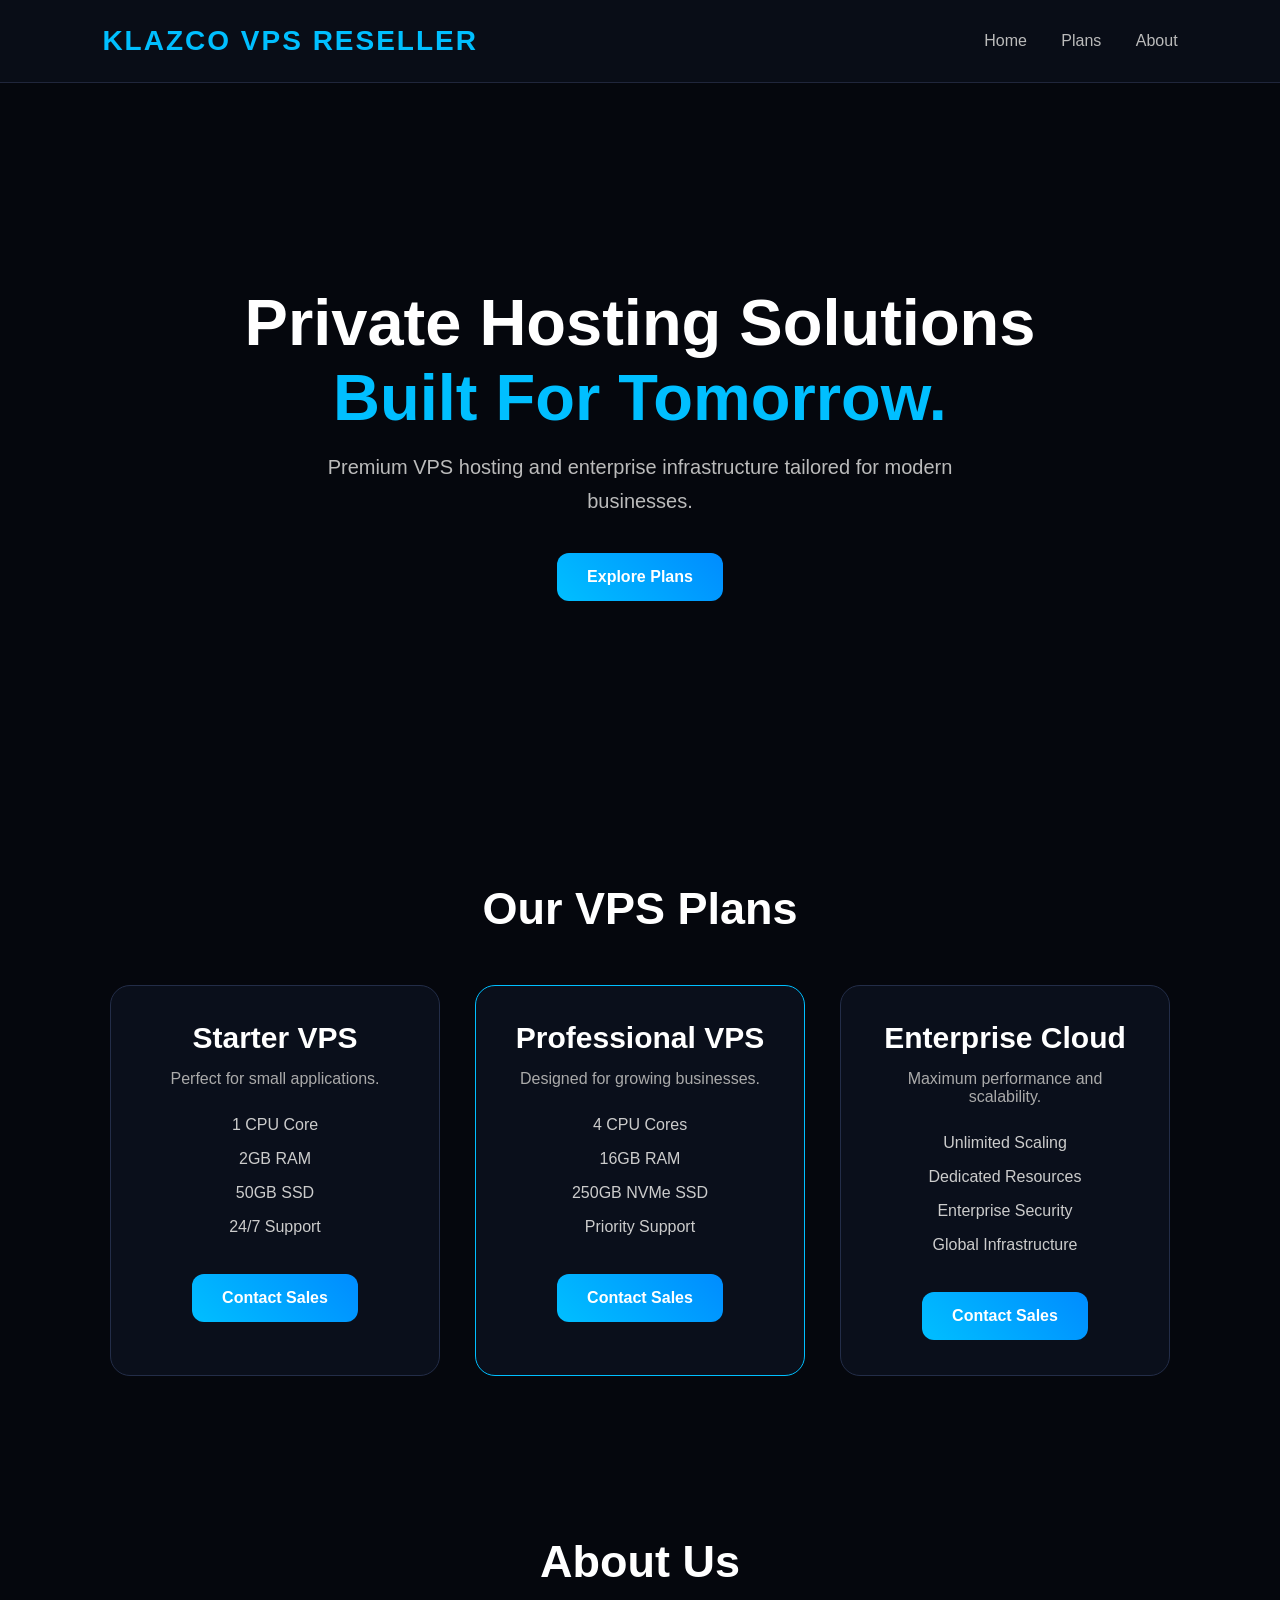
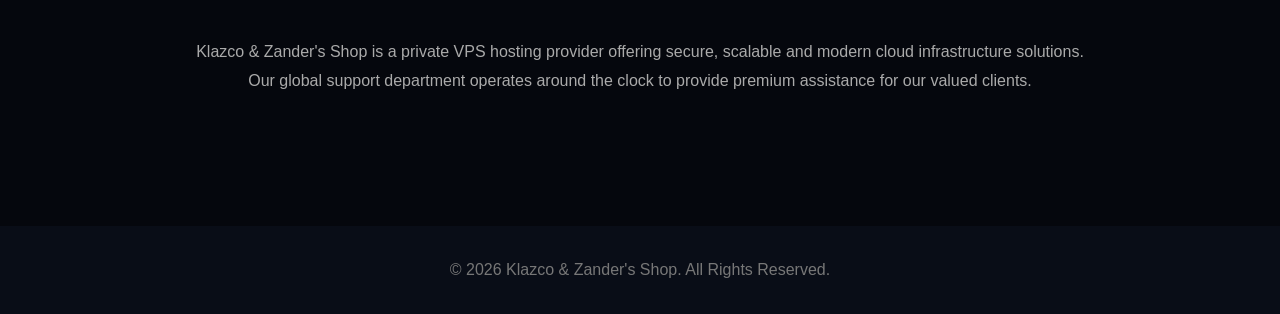
==== index.html @ ca598a69 "Update index.html" ====
<!DOCTYPE html>
<html lang="en">

<head>

<meta charset="UTF-8">
<meta name="viewport" content="width=device-width, initial-scale=1.0">

<title>Klazco VPS</title>

<link rel="stylesheet" href="style.css">

</head>


<body>

<header>

<div class="logo">
KLAZCO VPS RESELLER
</div>


<nav>

<a href="#home">Home</a>
<a href="#plans">Plans</a>
<a href="#about">About</a>

</nav>

</header>



<section class="hero" id="home">

<h1>

Private Hosting Solutions

<span>Built For Tomorrow.</span>

</h1>


<p>

Premium VPS hosting and enterprise infrastructure
tailored for modern businesses.

</p>


<a href="#plans" class="button">

Explore Plans

</a>


</section>



<section id="plans">

<h2>Our VPS Plans</h2>

<div class="cards">


<div class="card">

<h3>Starter VPS</h3>

<p>Perfect for small applications.</p>

<ul>
<li>1 CPU Core</li>
<li>2GB RAM</li>
<li>50GB SSD</li>
<li>24/7 Support</li>
</ul>

<a href="sales.html" class="button">

Contact Sales

</a>

</div>




<div class="card featured">

<h3>Professional VPS</h3>

<p>Designed for growing businesses.</p>

<ul>
<li>4 CPU Cores</li>
<li>16GB RAM</li>
<li>250GB NVMe SSD</li>
<li>Priority Support</li>
</ul>

<a href="sales.html" class="button">

Contact Sales

</a>

</div>




<div class="card">

<h3>Enterprise Cloud</h3>

<p>Maximum performance and scalability.</p>

<ul>
<li>Unlimited Scaling</li>
<li>Dedicated Resources</li>
<li>Enterprise Security</li>
<li>Global Infrastructure</li>
</ul>

<a href="sales.html" class="button">

Contact Sales

</a>

</div>


</div>


</section>




<section id="about">

<h2>About Us</h2>

<p>

Klazco & Zander's Shop is a private VPS hosting
provider offering secure, scalable and modern
cloud infrastructure solutions.

Our global support department operates around
the clock to provide premium assistance for
our valued clients.

</p>

</section>



<footer>

<p>

© 2026 Klazco & Zander's Shop.
All Rights Reserved.

</p>

</footer>

  <!--Start of Tawk.to Script-->
<script type="text/javascript">
var Tawk_API=Tawk_API||{}, Tawk_LoadStart=new Date();
(function(){
var s1=document.createElement("script"),s0=document.getElementsByTagName("script")[0];
s1.async=true;
s1.src='https://embed.tawk.to/6a5b9bcdaa83a11d48ca47cb/1jtqth872';
s1.charset='UTF-8';
s1.setAttribute('crossorigin','*');
s0.parentNode.insertBefore(s1,s0);
})();
</script>
<!--End of Tawk.to Script-->

</body>

</html>
---- style.css ----
*{

margin:0;
padding:0;
box-sizing:border-box;

font-family:Segoe UI, sans-serif;

}


body{

background:#05070d;
color:white;

}


header{

display:flex;
justify-content:space-between;
align-items:center;

padding:25px 8%;

background:#090d17;

border-bottom:1px solid #20263b;

}


.logo{

font-size:28px;
font-weight:bold;

color:#00bfff;

letter-spacing:2px;

}


nav a{

margin-left:30px;

text-decoration:none;

color:#bbbbbb;

transition:0.3s;

}


nav a:hover{

color:white;

}


.hero{

height:80vh;

display:flex;
flex-direction:column;
justify-content:center;
align-items:center;

text-align:center;

padding:20px;

}


.hero h1{

font-size:65px;

margin-bottom:15px;

}


.hero span{

display:block;

color:#00bfff;

}


.hero p{

color:#bbbbbb;

font-size:20px;

max-width:700px;

line-height:1.7;

margin-bottom:35px;

}


.button{

display:inline-block;

padding:15px 30px;

background:linear-gradient(
45deg,
#00bfff,
#008cff
);

border-radius:12px;

text-decoration:none;

color:white;

font-weight:bold;

transition:0.3s;

}


.button:hover{

transform:translateY(-4px);

box-shadow:0 0 20px #00bfff;

}


section{

padding:80px 8%;

}


h2{

text-align:center;

font-size:45px;

margin-bottom:50px;

}


.cards{

display:flex;
justify-content:center;
gap:35px;
flex-wrap:wrap;

}


.card{

width:330px;

padding:35px;

border-radius:20px;

background:#0a0f1b;

border:1px solid #232d48;

text-align:center;

transition:0.3s;

}


.card:hover{

transform:translateY(-10px);

box-shadow:0 0 25px rgba(0,191,255,0.3);

}


.featured{

border:1px solid #00bfff;

}


.card h3{

font-size:30px;

margin-bottom:15px;

}


.card p{

color:#aaaaaa;

margin-bottom:20px;

}


.card ul{

list-style:none;

margin-bottom:30px;

}


.card li{

padding:8px;

color:#cccccc;

}


#about{

text-align:center;

}


#about p{

max-width:900px;

margin:auto;

line-height:1.8;

color:#aaaaaa;

}


footer{

padding:35px;

text-align:center;

background:#090d17;

color:#777777;

margin-top:50px;

}



/* SALES PAGE */


.sales-container{

max-width:700px;

margin:auto;

padding:80px 30px;

text-align:center;

}


.sales-container h1{

font-size:50px;

margin-bottom:20px;

}


.sales-container p{

color:#bbbbbb;

margin-bottom:35px;

line-height:1.7;

}


form{

display:flex;
flex-direction:column;
gap:20px;

}


input,
textarea,
select{

padding:18px;

border:none;

border-radius:12px;

background:#0d1424;

color:white;

outline:none;

font-size:16px;

}


textarea{

height:150px;

resize:none;

}


button{

padding:18px;

border:none;

border-radius:12px;

background:linear-gradient(
45deg,
#00bfff,
#008cff
);

color:white;

font-weight:bold;

font-size:17px;

cursor:pointer;

transition:0.3s;

}


button:hover{

box-shadow:0 0 25px #00bfff;

transform:translateY(-3px);

}


#message{

margin-top:25px;

color:#00ff88;

font-weight:bold;

}
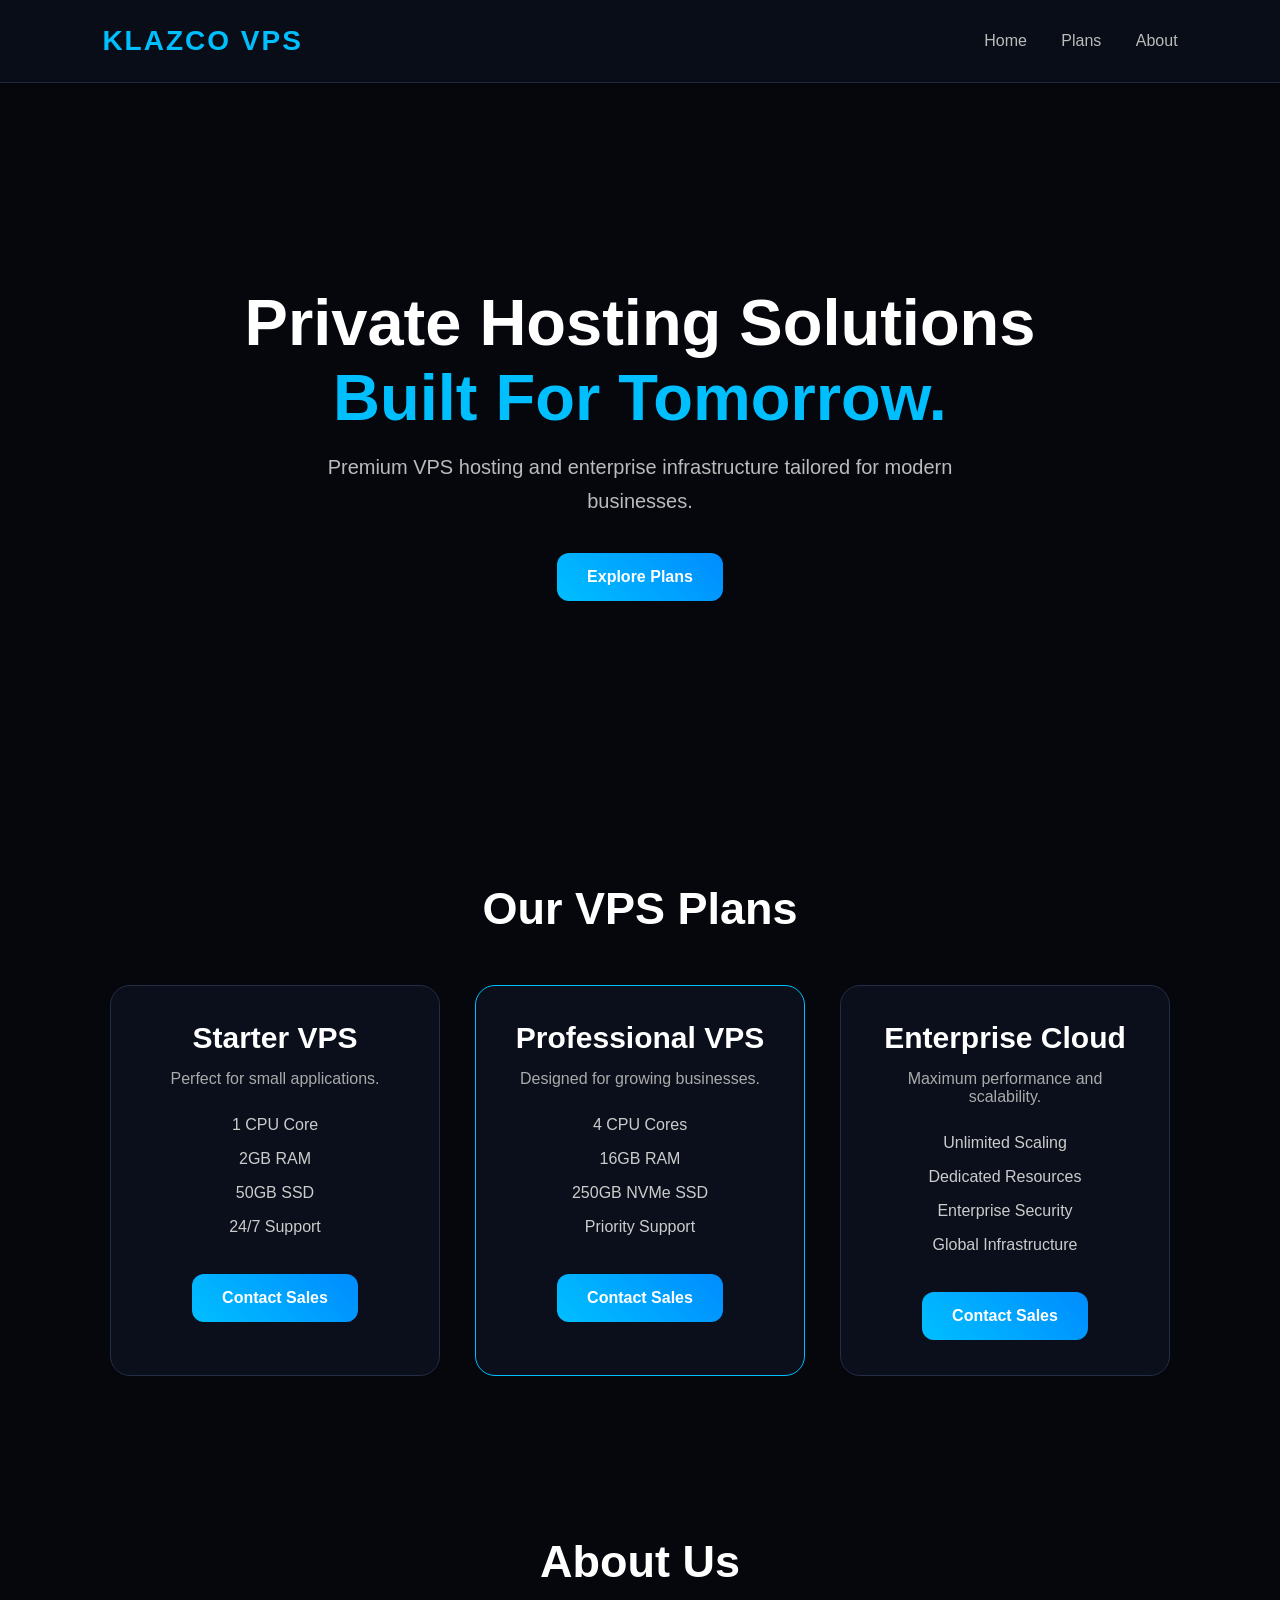
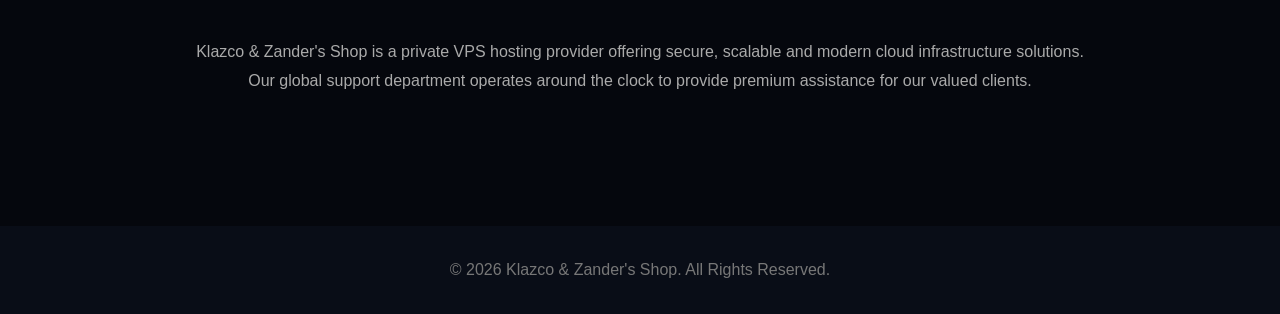
==== commit 59cacb4d: "Update index.html" ====
--- a/index.html
+++ b/index.html
@@ -18,7 +18,7 @@
 <header>
 
 <div class="logo">
-KLAZCO VPS RESELLER
+KLAZCO VPS
 </div>
 
 
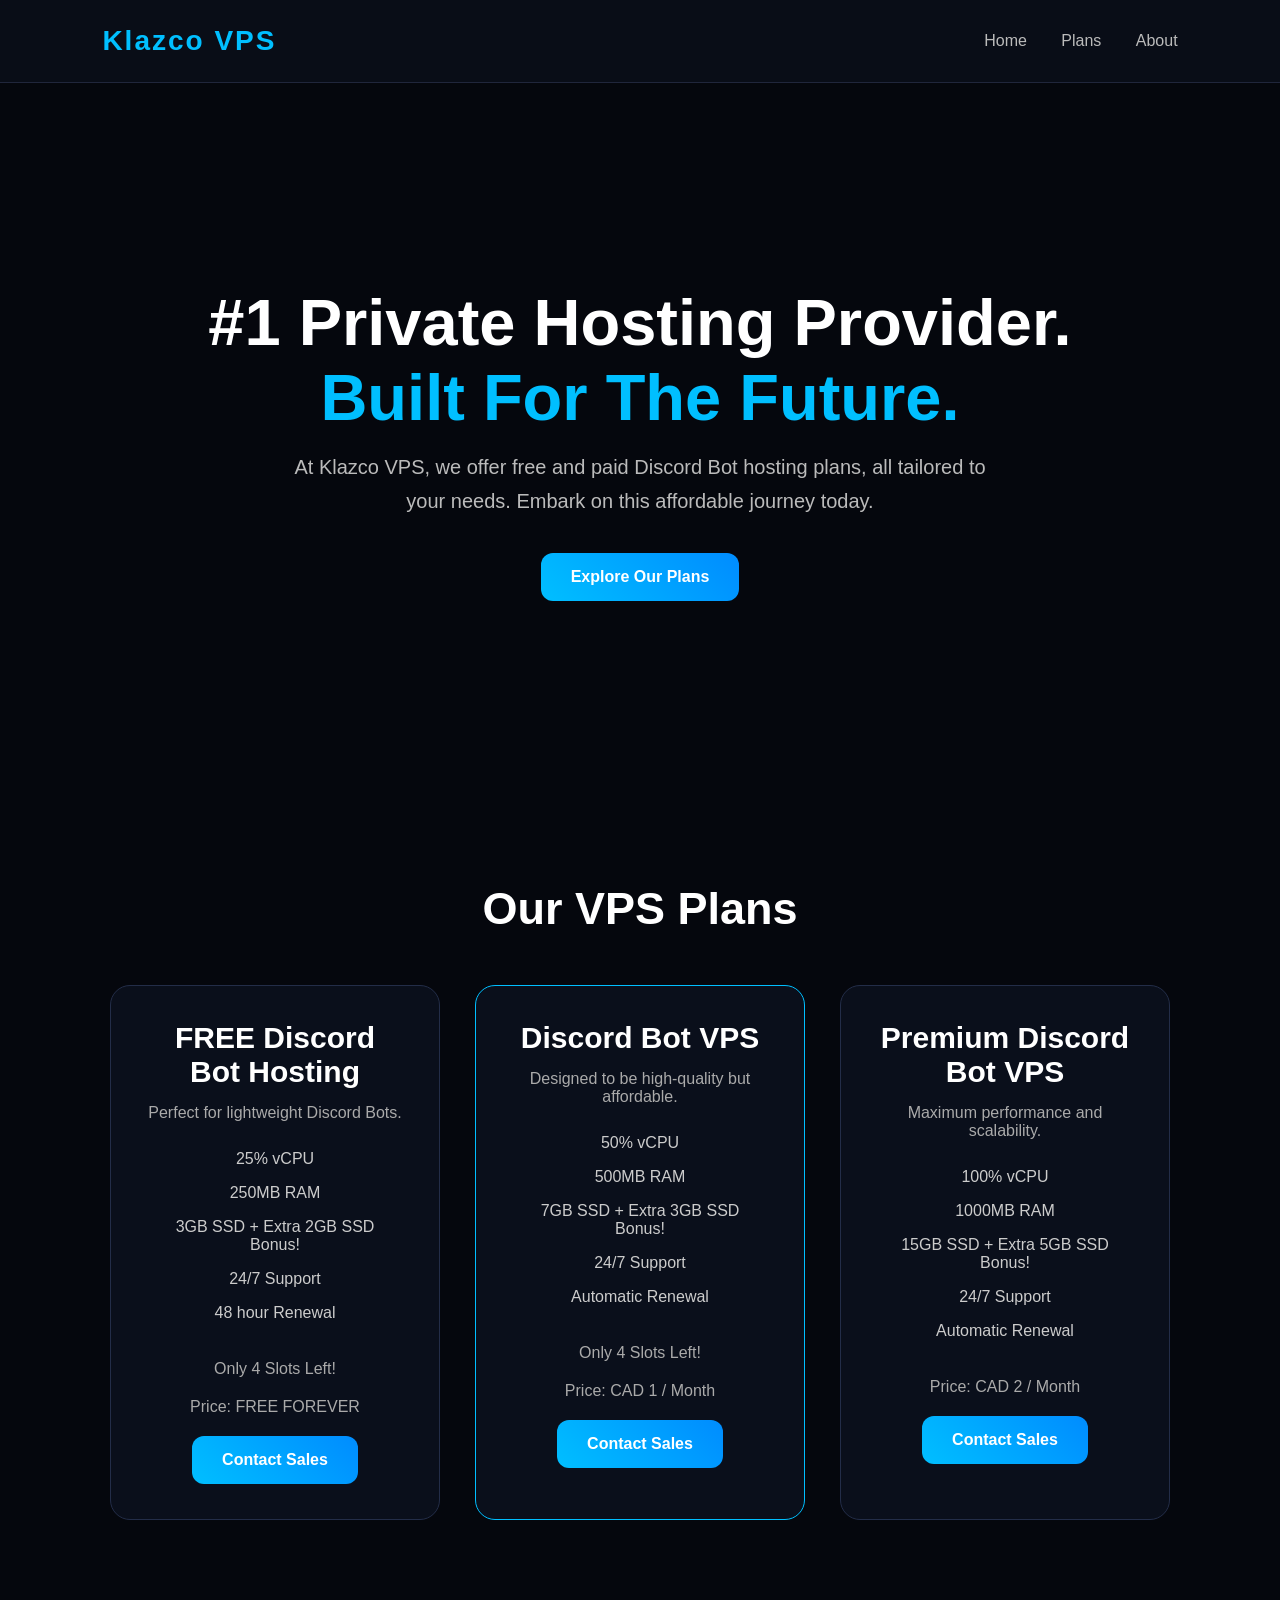
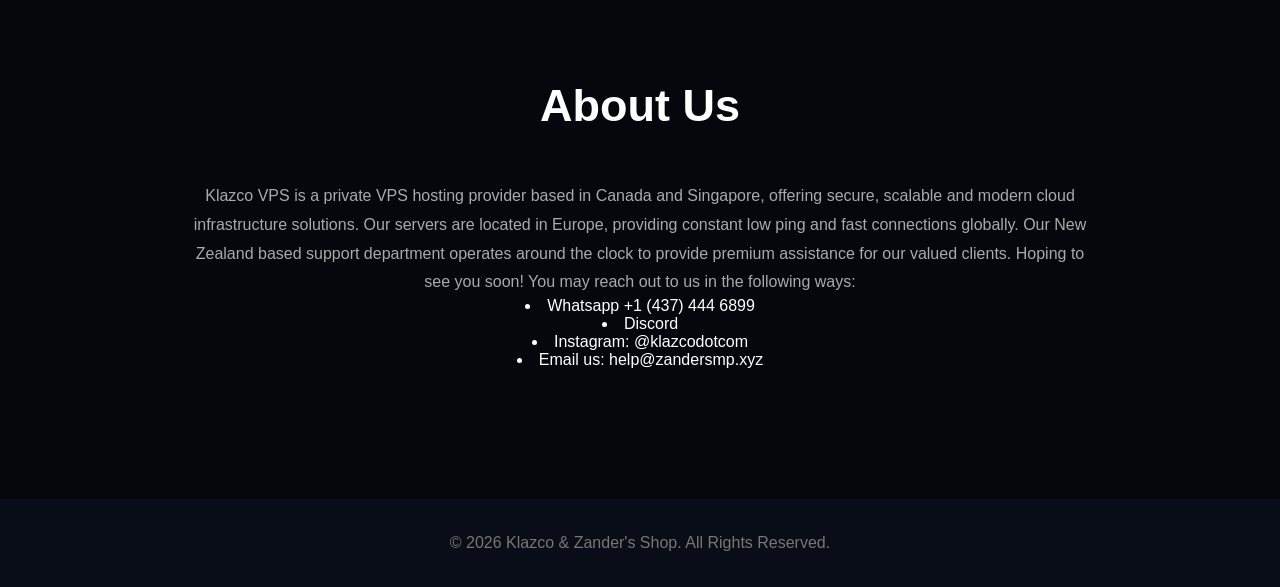
==== commit 6ebbc0ab: "Update index.html" ====
--- a/index.html
+++ b/index.html
@@ -18,7 +18,7 @@
 <header>
 
 <div class="logo">
-KLAZCO VPS
+Klazco VPS
 </div>
 
 
@@ -38,24 +38,24 @@
 
 <h1>
 
-Private Hosting Solutions
-
-<span>Built For Tomorrow.</span>
+#1 Private Hosting Provider.
+
+<span>Built For The Future.</span>
 
 </h1>
 
 
 <p>
 
-Premium VPS hosting and enterprise infrastructure
-tailored for modern businesses.
+At Klazco VPS, we offer free and paid Discord Bot hosting plans,
+all tailored to your needs. Embark on this affordable journey today.
 
 </p>
 
 
 <a href="#plans" class="button">
 
-Explore Plans
+Explore Our Plans
 
 </a>
 
@@ -73,17 +73,21 @@
 
 <div class="card">
 
-<h3>Starter VPS</h3>
-
-<p>Perfect for small applications.</p>
+<h3>FREE Discord Bot Hosting</h3>
+
+<p>Perfect for lightweight Discord Bots.</p>
 
 <ul>
-<li>1 CPU Core</li>
-<li>2GB RAM</li>
-<li>50GB SSD</li>
+<li>25% vCPU</li>
+<li>250MB RAM</li>
+<li>3GB SSD + Extra 2GB SSD Bonus!</li>
 <li>24/7 Support</li>
+<li>48 hour Renewal</li>
 </ul>
 
+<p>Only 4 Slots Left!</p>
+<p>Price: FREE FOREVER</p>
+  
 <a href="sales.html" class="button">
 
 Contact Sales
@@ -97,17 +101,21 @@
 
 <div class="card featured">
 
-<h3>Professional VPS</h3>
-
-<p>Designed for growing businesses.</p>
+<h3>Discord Bot VPS</h3>
+
+<p>Designed to be high-quality but affordable.</p>
 
 <ul>
-<li>4 CPU Cores</li>
-<li>16GB RAM</li>
-<li>250GB NVMe SSD</li>
-<li>Priority Support</li>
+<li>50% vCPU</li>
+<li>500MB RAM</li>
+<li>7GB SSD + Extra 3GB SSD Bonus!</li>
+<li>24/7 Support</li>
+<li>Automatic Renewal</li>
 </ul>
-
+  
+<p>Only 4 Slots Left!</p>
+<p>Price: CAD 1 / Month</p>
+  
 <a href="sales.html" class="button">
 
 Contact Sales
@@ -121,17 +129,19 @@
 
 <div class="card">
 
-<h3>Enterprise Cloud</h3>
+<h3>Premium Discord Bot VPS</h3>
 
 <p>Maximum performance and scalability.</p>
 
 <ul>
-<li>Unlimited Scaling</li>
-<li>Dedicated Resources</li>
-<li>Enterprise Security</li>
-<li>Global Infrastructure</li>
+<li>100% vCPU</li>
+<li>1000MB RAM</li>
+<li>15GB SSD + Extra 5GB SSD Bonus!</li>
+<li>24/7 Support</li>
+<li>Automatic Renewal</li>
 </ul>
-
+  
+<p>Price: CAD 2 / Month</p>
 <a href="sales.html" class="button">
 
 Contact Sales
@@ -155,14 +165,19 @@
 
 <p>
 
-Klazco & Zander's Shop is a private VPS hosting
-provider offering secure, scalable and modern
-cloud infrastructure solutions.
-
-Our global support department operates around
-the clock to provide premium assistance for
-our valued clients.
-
+Klazco VPS is a private VPS hosting provider based in Canada and Singapore,
+offering secure, scalable and modern cloud infrastructure solutions.
+Our servers are located in Europe, providing constant low ping and fast
+connections globally.
+
+Our New Zealand based support department operates around the clock to provide 
+premium assistance for our valued clients. Hoping to see you soon!
+
+You may reach out to us in the following ways:
+<li>Whatsapp +1 (437) 444 6899</li>
+<li>Discord</li>
+<li>Instagram: @klazcodotcom</li>
+<li>Email us: help@zandersmp.xyz</li>
 </p>
 
 </section>
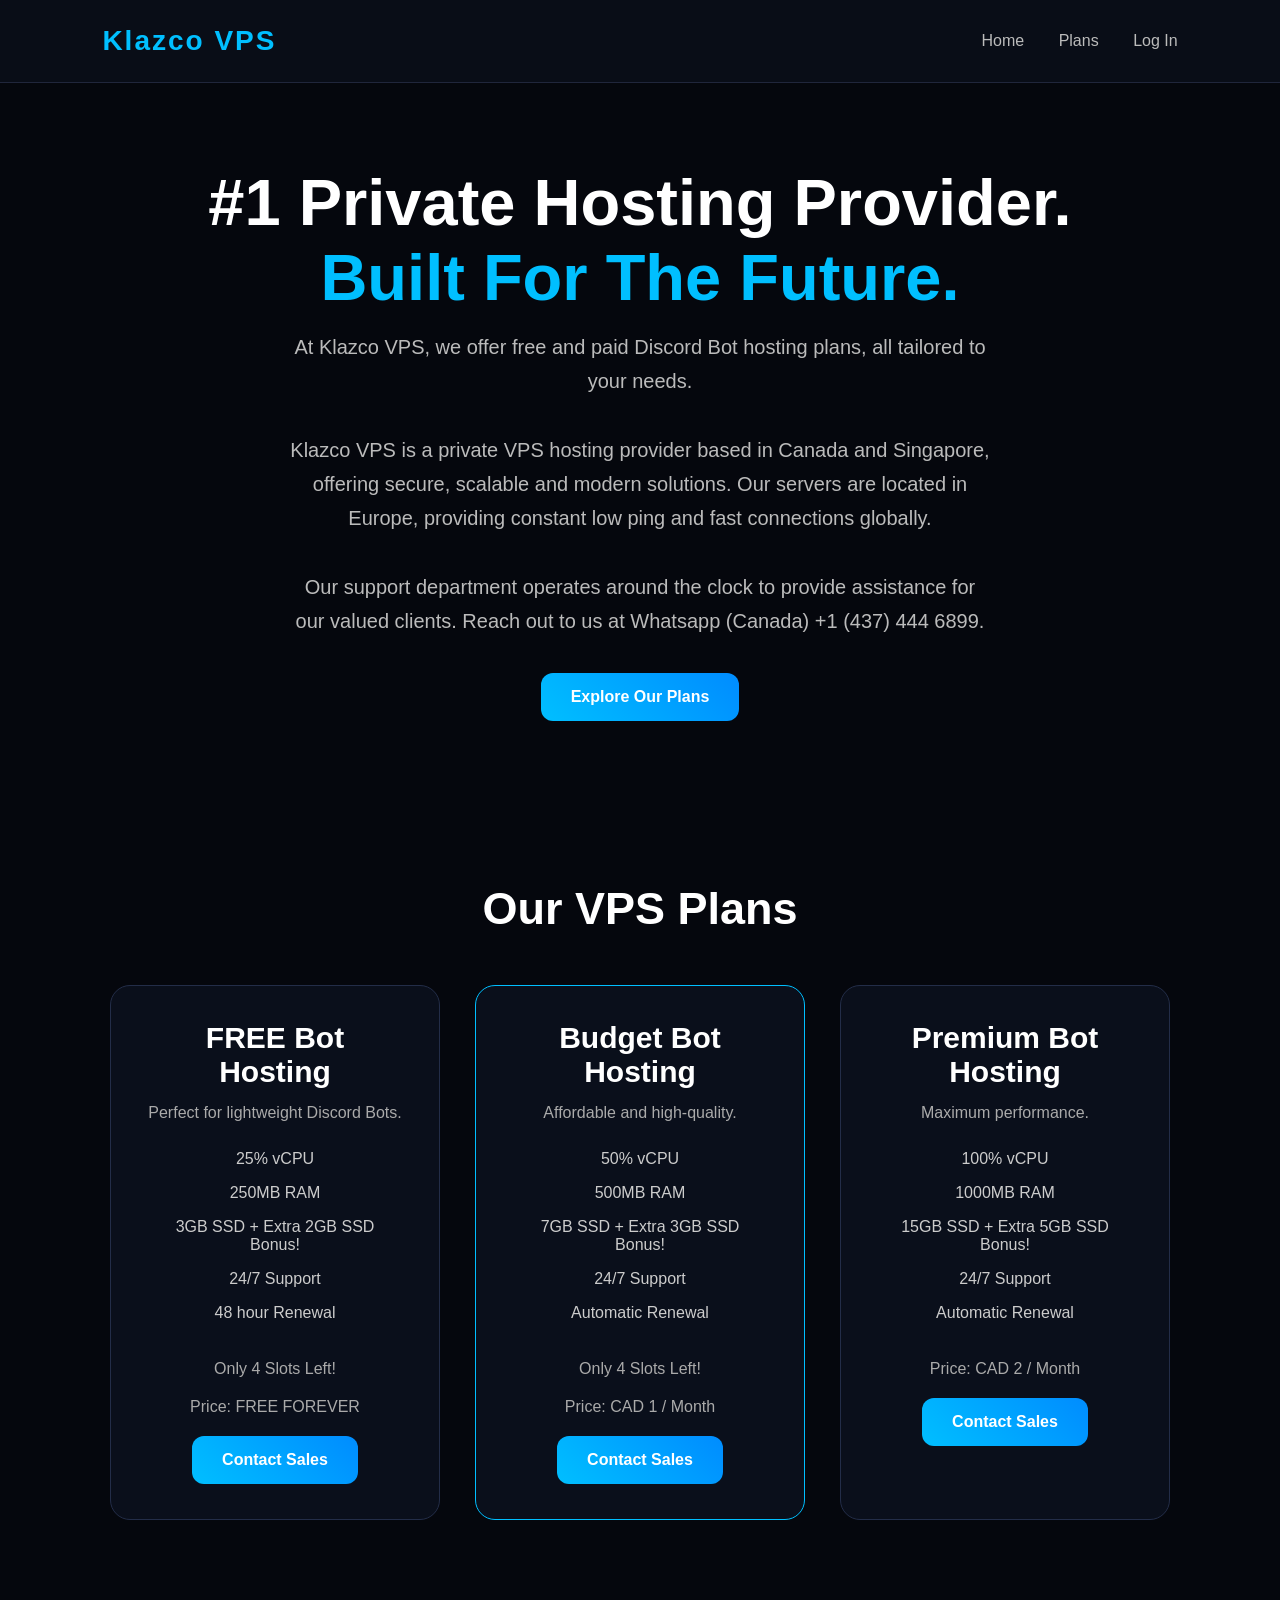
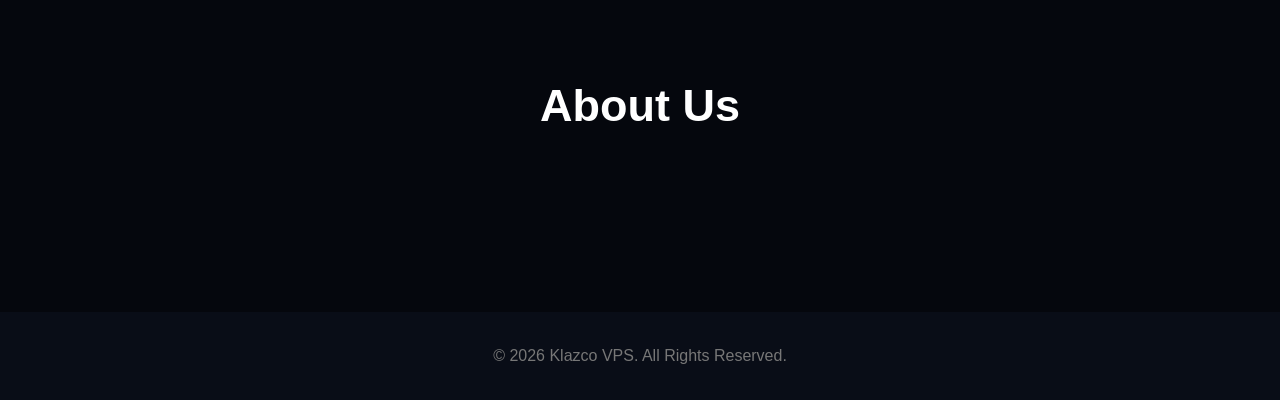
==== commit c4bc44a0: "Update index.html" ====
--- a/index.html
+++ b/index.html
@@ -26,7 +26,7 @@
 
 <a href="#home">Home</a>
 <a href="#plans">Plans</a>
-<a href="#about">About</a>
+<a href="#about">Log In</a>
 
 </nav>
 
@@ -48,11 +48,25 @@
 <p>
 
 At Klazco VPS, we offer free and paid Discord Bot hosting plans,
-all tailored to your needs. Embark on this affordable journey today.
-
-</p>
-
-
+all tailored to your needs.
+
+</p>
+<p>
+
+Klazco VPS is a private VPS hosting provider based in Canada and Singapore,
+offering secure, scalable and modern solutions.
+Our servers are located in Europe, providing constant low ping and fast
+connections globally. 
+</p>
+
+<p>
+  
+Our support department operates around the clock to provide assistance
+for our valued clients. Reach out to us at Whatsapp (Canada) +1 (437) 444 6899.
+
+
+</p>
+  
 <a href="#plans" class="button">
 
 Explore Our Plans
@@ -73,7 +87,7 @@
 
 <div class="card">
 
-<h3>FREE Discord Bot Hosting</h3>
+<h3>FREE Bot Hosting</h3>
 
 <p>Perfect for lightweight Discord Bots.</p>
 
@@ -101,9 +115,9 @@
 
 <div class="card featured">
 
-<h3>Discord Bot VPS</h3>
-
-<p>Designed to be high-quality but affordable.</p>
+<h3>Budget Bot Hosting</h3>
+
+<p>Affordable and high-quality.</p>
 
 <ul>
 <li>50% vCPU</li>
@@ -129,9 +143,9 @@
 
 <div class="card">
 
-<h3>Premium Discord Bot VPS</h3>
-
-<p>Maximum performance and scalability.</p>
+<h3>Premium Bot Hosting</h3>
+
+<p>Maximum performance.</p>
 
 <ul>
 <li>100% vCPU</li>
@@ -163,22 +177,7 @@
 
 <h2>About Us</h2>
 
-<p>
-
-Klazco VPS is a private VPS hosting provider based in Canada and Singapore,
-offering secure, scalable and modern cloud infrastructure solutions.
-Our servers are located in Europe, providing constant low ping and fast
-connections globally.
-
-Our New Zealand based support department operates around the clock to provide 
-premium assistance for our valued clients. Hoping to see you soon!
-
-You may reach out to us in the following ways:
-<li>Whatsapp +1 (437) 444 6899</li>
-<li>Discord</li>
-<li>Instagram: @klazcodotcom</li>
-<li>Email us: help@zandersmp.xyz</li>
-</p>
+
 
 </section>
 
@@ -188,7 +187,7 @@
 
 <p>
 
-© 2026 Klazco & Zander's Shop.
+© 2026 Klazco VPS.
 All Rights Reserved.
 
 </p>
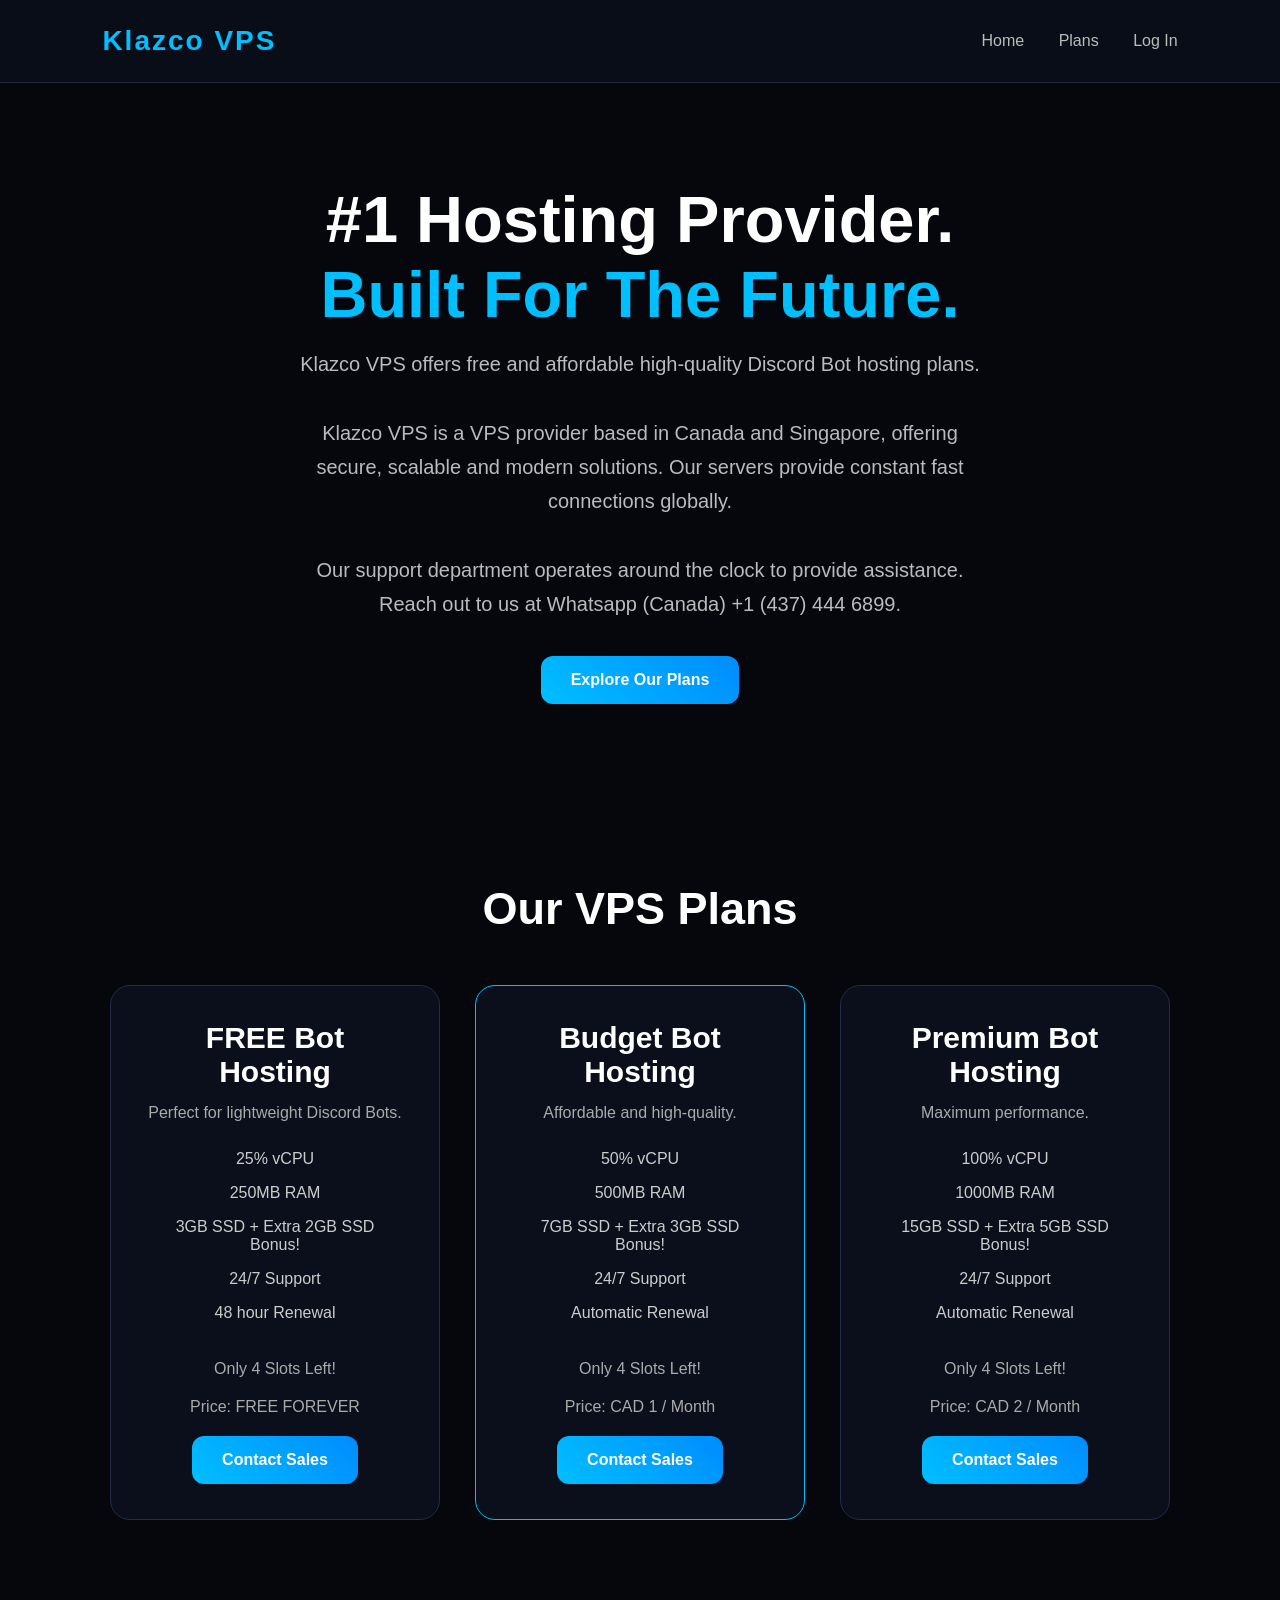
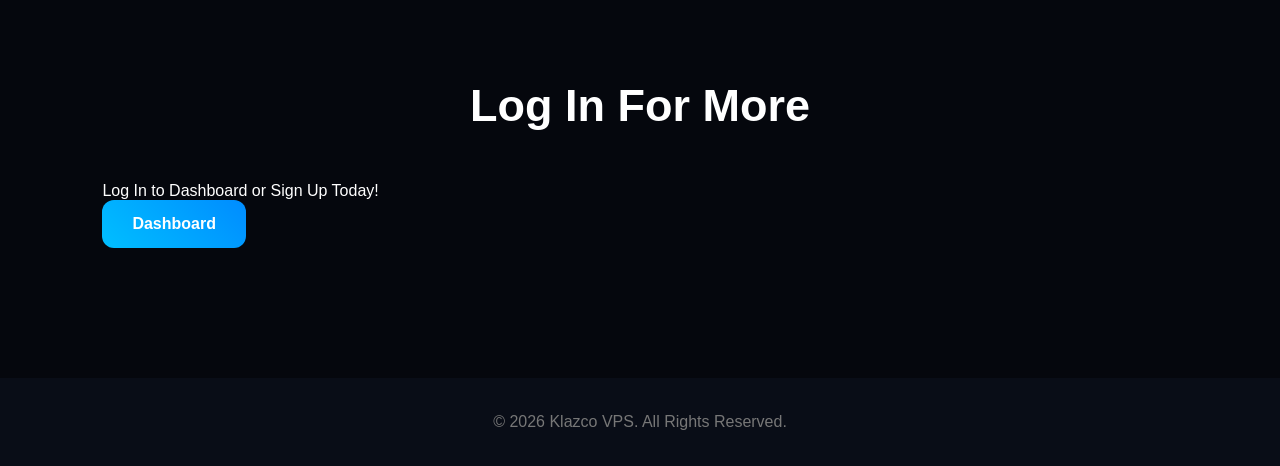
==== commit feb7821b: "Update index.html" ====
--- a/index.html
+++ b/index.html
@@ -26,7 +26,7 @@
 
 <a href="#home">Home</a>
 <a href="#plans">Plans</a>
-<a href="#about">Log In</a>
+<a href="#login">Log In</a>
 
 </nav>
 
@@ -38,7 +38,7 @@
 
 <h1>
 
-#1 Private Hosting Provider.
+#1 Hosting Provider.
 
 <span>Built For The Future.</span>
 
@@ -47,22 +47,20 @@
 
 <p>
 
-At Klazco VPS, we offer free and paid Discord Bot hosting plans,
-all tailored to your needs.
-
-</p>
-<p>
-
-Klazco VPS is a private VPS hosting provider based in Canada and Singapore,
+Klazco VPS offers free and affordable high-quality Discord Bot hosting plans.
+
+</p>
+<p>
+
+Klazco VPS is a VPS provider based in Canada and Singapore,
 offering secure, scalable and modern solutions.
-Our servers are located in Europe, providing constant low ping and fast
-connections globally. 
-</p>
-
-<p>
-  
-Our support department operates around the clock to provide assistance
-for our valued clients. Reach out to us at Whatsapp (Canada) +1 (437) 444 6899.
+Our servers provide constant fast connections globally. 
+</p>
+
+<p>
+  
+Our support department operates around the clock to provide assistance. 
+Reach out to us at Whatsapp (Canada) +1 (437) 444 6899.
 
 
 </p>
@@ -154,7 +152,8 @@
 <li>24/7 Support</li>
 <li>Automatic Renewal</li>
 </ul>
-  
+
+<p>Only 4 Slots Left!</p>  
 <p>Price: CAD 2 / Month</p>
 <a href="sales.html" class="button">
 
@@ -173,11 +172,16 @@
 
 
 
-<section id="about">
-
-<h2>About Us</h2>
-
-
+<section id="login">
+
+<h2>Log In For More</h2>
+<p>Log In to Dashboard or Sign Up Today!</p>
+
+<a href="#plans" class="button">
+
+Dashboard
+
+</a>
 
 </section>
 
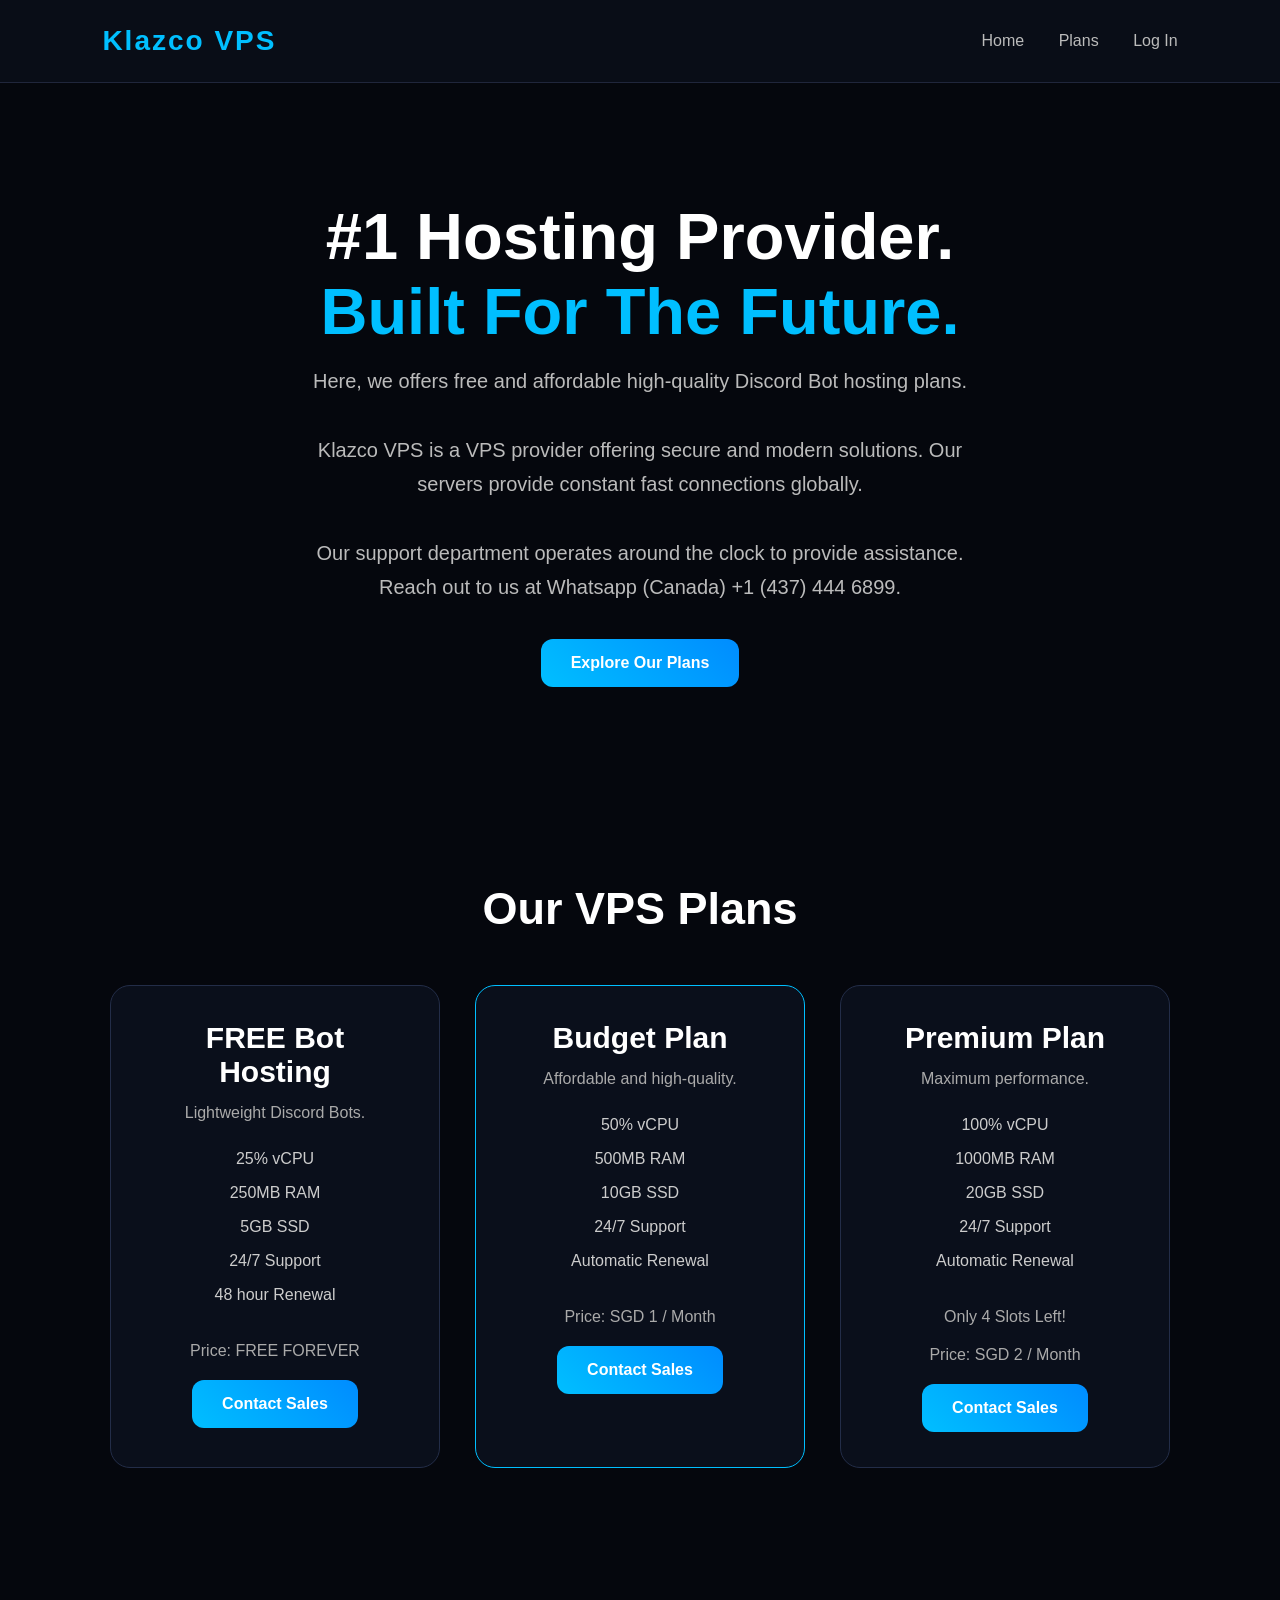
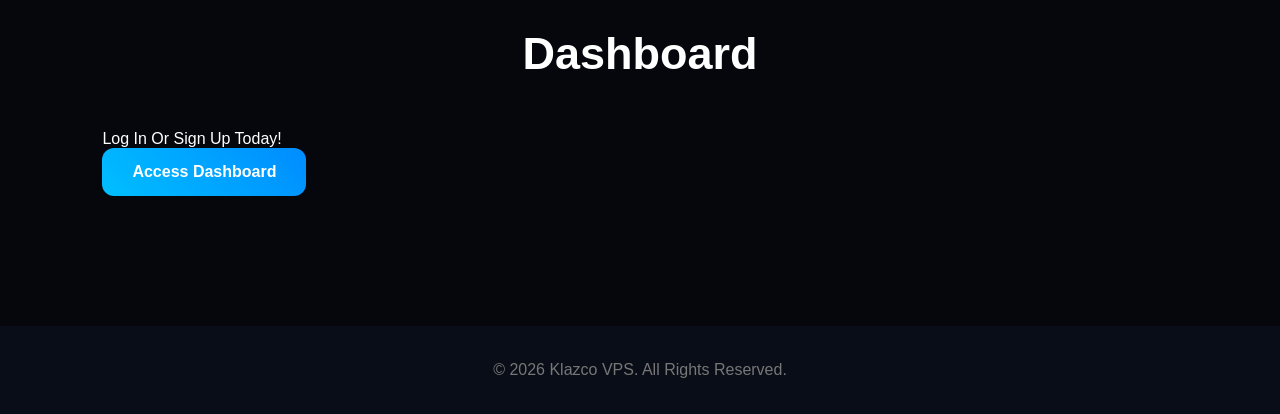
==== commit 68350600: "Update index.html" ====
--- a/index.html
+++ b/index.html
@@ -47,13 +47,12 @@
 
 <p>
 
-Klazco VPS offers free and affordable high-quality Discord Bot hosting plans.
-
-</p>
-<p>
-
-Klazco VPS is a VPS provider based in Canada and Singapore,
-offering secure, scalable and modern solutions.
+Here, we offers free and affordable high-quality Discord Bot hosting plans.
+
+</p>
+<p>
+
+Klazco VPS is a VPS provider offering secure and modern solutions.
 Our servers provide constant fast connections globally. 
 </p>
 
@@ -87,17 +86,16 @@
 
 <h3>FREE Bot Hosting</h3>
 
-<p>Perfect for lightweight Discord Bots.</p>
+<p>Lightweight Discord Bots.</p>
 
 <ul>
 <li>25% vCPU</li>
 <li>250MB RAM</li>
-<li>3GB SSD + Extra 2GB SSD Bonus!</li>
+<li>5GB SSD</li>
 <li>24/7 Support</li>
 <li>48 hour Renewal</li>
 </ul>
 
-<p>Only 4 Slots Left!</p>
 <p>Price: FREE FOREVER</p>
   
 <a href="sales.html" class="button">
@@ -113,20 +111,19 @@
 
 <div class="card featured">
 
-<h3>Budget Bot Hosting</h3>
+<h3>Budget Plan</h3>
 
 <p>Affordable and high-quality.</p>
 
 <ul>
 <li>50% vCPU</li>
 <li>500MB RAM</li>
-<li>7GB SSD + Extra 3GB SSD Bonus!</li>
+<li>10GB SSD</li>
 <li>24/7 Support</li>
 <li>Automatic Renewal</li>
 </ul>
   
-<p>Only 4 Slots Left!</p>
-<p>Price: CAD 1 / Month</p>
+<p>Price: SGD 1 / Month</p>
   
 <a href="sales.html" class="button">
 
@@ -141,20 +138,19 @@
 
 <div class="card">
 
-<h3>Premium Bot Hosting</h3>
-
+<h3>Premium Plan</h3>
 <p>Maximum performance.</p>
 
 <ul>
 <li>100% vCPU</li>
 <li>1000MB RAM</li>
-<li>15GB SSD + Extra 5GB SSD Bonus!</li>
+<li>20GB SSD</li>
 <li>24/7 Support</li>
 <li>Automatic Renewal</li>
 </ul>
 
 <p>Only 4 Slots Left!</p>  
-<p>Price: CAD 2 / Month</p>
+<p>Price: SGD 2 / Month</p>
 <a href="sales.html" class="button">
 
 Contact Sales
@@ -174,12 +170,12 @@
 
 <section id="login">
 
-<h2>Log In For More</h2>
-<p>Log In to Dashboard or Sign Up Today!</p>
-
-<a href="#plans" class="button">
-
-Dashboard
+<h2>Dashboard</h2>
+<p>Log In Or Sign Up Today!</p>
+
+<a href="dashboard/" class="button"> 
+  
+Access Dashboard
 
 </a>
 
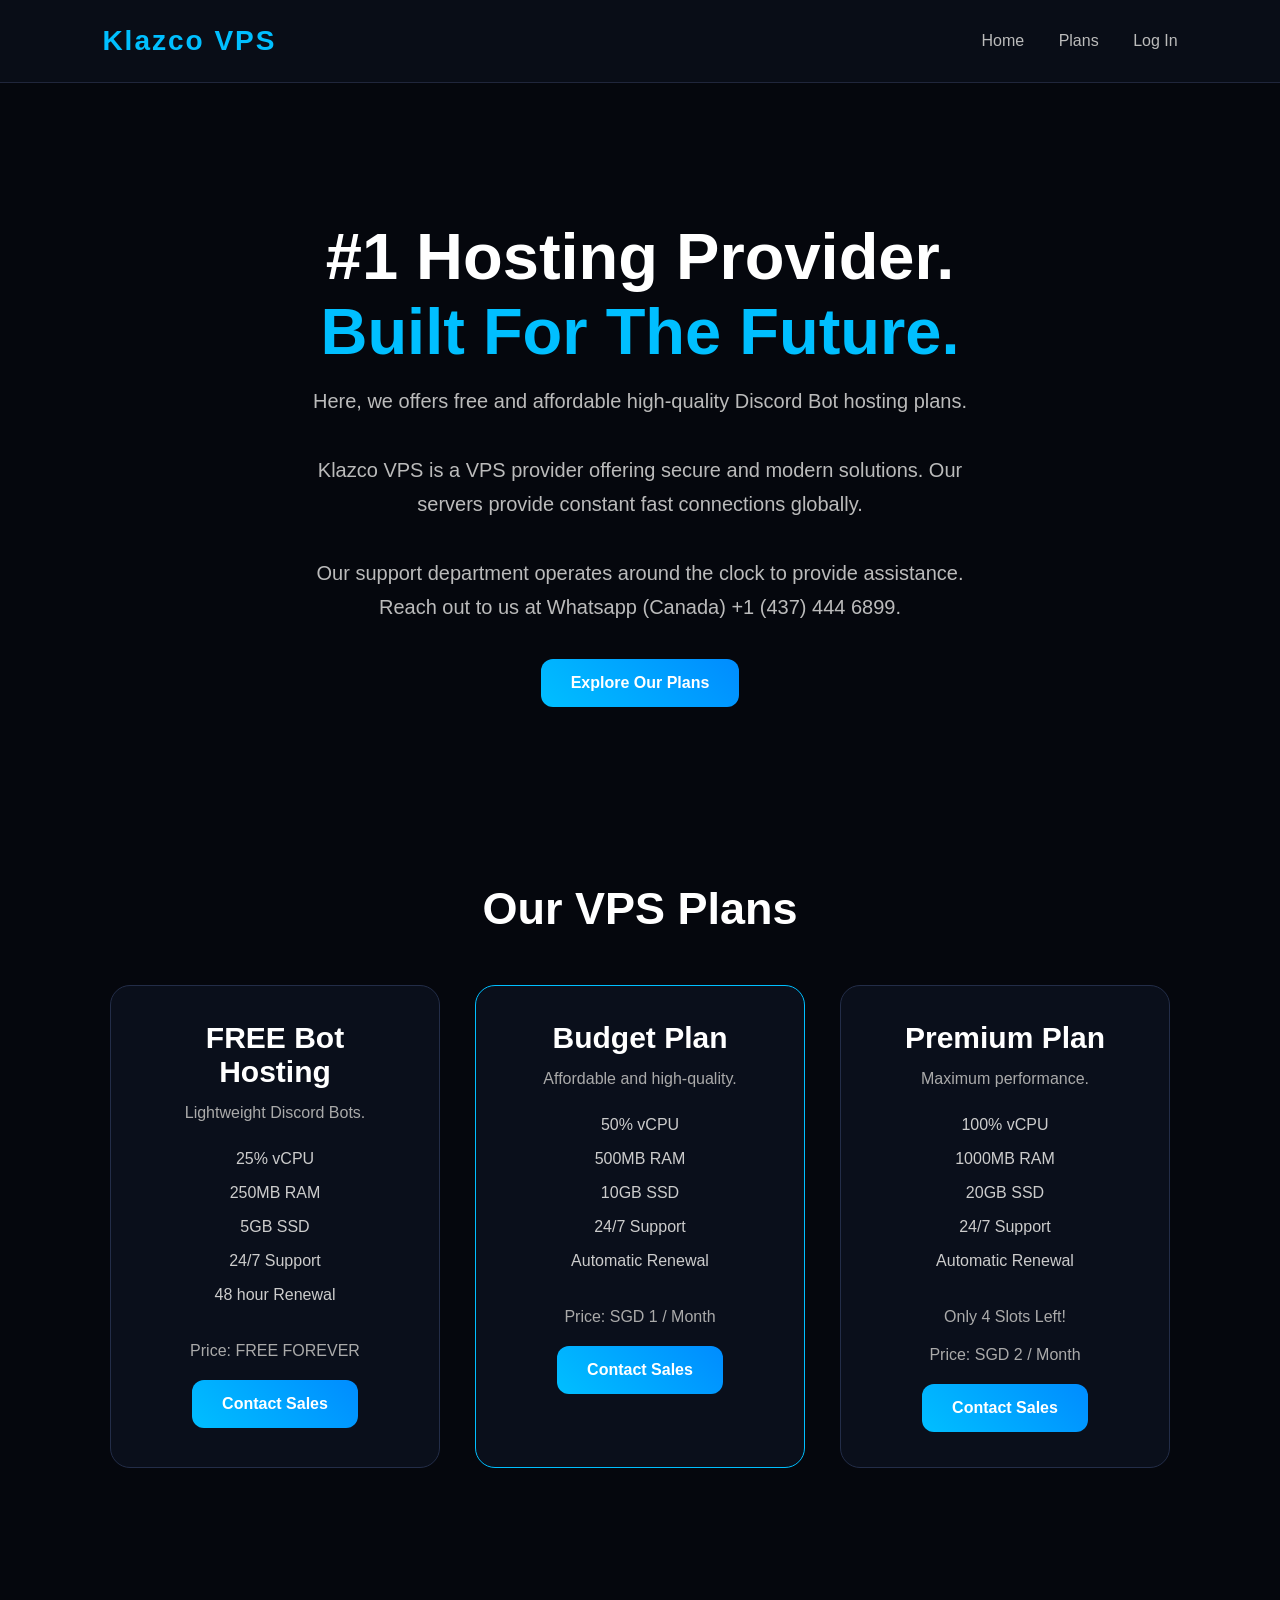
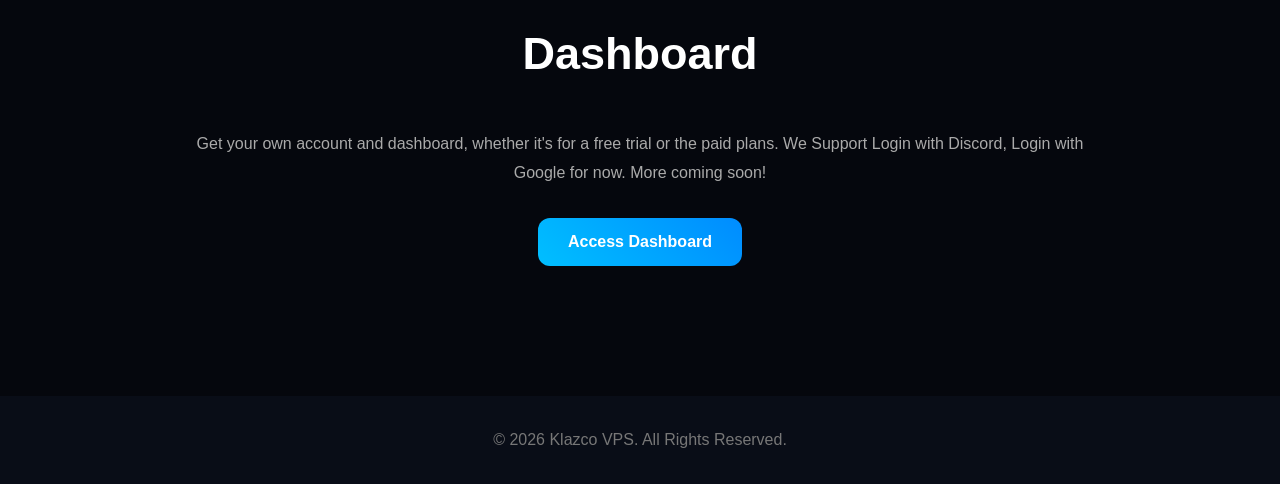
==== commit df910f22: "Update index.html" ====
--- a/index.html
+++ b/index.html
@@ -171,7 +171,7 @@
 <section id="login">
 
 <h2>Dashboard</h2>
-<p>Log In Or Sign Up Today!</p>
+<p>Get your own account and dashboard, whether it's for a free trial or the paid plans. We Support Login with Discord, Login with Google for now. More coming soon!</p>
 
 <a href="dashboard/" class="button"> 
   
--- a/style.css
+++ b/style.css
@@ -1,404 +1,226 @@
 *{
-
-margin:0;
-padding:0;
-box-sizing:border-box;
-
-font-family:Segoe UI, sans-serif;
-
-}
-
+    margin:0;
+    padding:0;
+    box-sizing:border-box;
+    font-family:Segoe UI, sans-serif;
+}
 
 body{
-
-background:#05070d;
-color:white;
-
-}
-
+    background:#05070d;
+    color:white;
+}
 
 header{
-
-display:flex;
-justify-content:space-between;
-align-items:center;
-
-padding:25px 8%;
-
-background:#090d17;
-
-border-bottom:1px solid #20263b;
-
-}
-
+    display:flex;
+    justify-content:space-between;
+    align-items:center;
+    padding:25px 8%;
+    background:#090d17;
+    border-bottom:1px solid #20263b;
+}
 
 .logo{
-
-font-size:28px;
-font-weight:bold;
-
-color:#00bfff;
-
-letter-spacing:2px;
-
-}
-
+    font-size:28px;
+    font-weight:bold;
+    color:#00bfff;
+    letter-spacing:2px;
+}
 
 nav a{
-
-margin-left:30px;
-
-text-decoration:none;
-
-color:#bbbbbb;
-
-transition:0.3s;
-
-}
-
+    margin-left:30px;
+    text-decoration:none;
+    color:#bbbbbb;
+    transition:0.3s;
+}
 
 nav a:hover{
-
-color:white;
-
-}
-
+    color:white;
+}
 
 .hero{
-
-height:80vh;
-
-display:flex;
-flex-direction:column;
-justify-content:center;
-align-items:center;
-
-text-align:center;
-
-padding:20px;
-
-}
-
+    height:80vh;
+    display:flex;
+    flex-direction:column;
+    justify-content:center;
+    align-items:center;
+    text-align:center;
+    padding:20px;
+    padding-top: 60px; /* Adjust this value (e.g., 80px, 100px) to add more space */
+}
 
 .hero h1{
-
-font-size:65px;
-
-margin-bottom:15px;
-
-}
-
+    font-size:65px;
+    margin-bottom:15px;
+}
 
 .hero span{
-
-display:block;
-
-color:#00bfff;
-
-}
-
+    display:block;
+    color:#00bfff;
+}
 
 .hero p{
-
-color:#bbbbbb;
-
-font-size:20px;
-
-max-width:700px;
-
-line-height:1.7;
-
-margin-bottom:35px;
-
-}
-
+    color:#bbbbbb;
+    font-size:20px;
+    max-width:700px;
+    line-height:1.7;
+    margin-bottom:35px;
+}
 
 .button{
-
-display:inline-block;
-
-padding:15px 30px;
-
-background:linear-gradient(
-45deg,
-#00bfff,
-#008cff
-);
-
-border-radius:12px;
-
-text-decoration:none;
-
-color:white;
-
-font-weight:bold;
-
-transition:0.3s;
-
-}
-
+    display:inline-block;
+    padding:15px 30px;
+    background:linear-gradient(45deg, #00bfff, #008cff);
+    border-radius:12px;
+    text-decoration:none;
+    color:white;
+    font-weight:bold;
+    transition:0.3s;
+}
 
 .button:hover{
-
-transform:translateY(-4px);
-
-box-shadow:0 0 20px #00bfff;
-
-}
-
+    transform:translateY(-4px);
+    box-shadow:0 0 20px #00bfff;
+}
 
 section{
-
-padding:80px 8%;
-
-}
-
+    padding:80px 8%;
+}
 
 h2{
-
-text-align:center;
-
-font-size:45px;
-
-margin-bottom:50px;
-
-}
-
+    text-align:center;
+    font-size:45px;
+    margin-bottom:50px;
+}
 
 .cards{
-
-display:flex;
-justify-content:center;
-gap:35px;
-flex-wrap:wrap;
-
-}
-
+    display:flex;
+    justify-content:center;
+    gap:35px;
+    flex-wrap:wrap;
+}
 
 .card{
-
-width:330px;
-
-padding:35px;
-
-border-radius:20px;
-
-background:#0a0f1b;
-
-border:1px solid #232d48;
-
-text-align:center;
-
-transition:0.3s;
-
-}
-
+    width:330px;
+    padding:35px;
+    border-radius:20px;
+    background:#0a0f1b;
+    border:1px solid #232d48;
+    text-align:center;
+    transition:0.3s;
+}
 
 .card:hover{
-
-transform:translateY(-10px);
-
-box-shadow:0 0 25px rgba(0,191,255,0.3);
-
-}
-
+    transform:translateY(-10px);
+    box-shadow:0 0 25px rgba(0,191,255,0.3);
+}
 
 .featured{
-
-border:1px solid #00bfff;
-
-}
-
+    border:1px solid #00bfff;
+}
 
 .card h3{
-
-font-size:30px;
-
-margin-bottom:15px;
-
-}
-
+    font-size:30px;
+    margin-bottom:15px;
+}
 
 .card p{
-
-color:#aaaaaa;
-
-margin-bottom:20px;
-
-}
-
+    color:#aaaaaa;
+    margin-bottom:20px;
+}
 
 .card ul{
-
-list-style:none;
-
-margin-bottom:30px;
-
-}
-
+    list-style:none;
+    margin-bottom:30px;
+}
 
 .card li{
-
-padding:8px;
-
-color:#cccccc;
-
-}
-
-
-#about{
-
-text-align:center;
-
-}
-
-
-#about p{
-
-max-width:900px;
-
-margin:auto;
-
-line-height:1.8;
-
-color:#aaaaaa;
-
-}
-
+    padding:8px;
+    color:#cccccc;
+}
+
+/* FIXED: Changed #about to #login to center your text and dashboard button */
+#login {
+    text-align:center;
+}
+
+#login p {
+    max-width:900px;
+    margin:auto;
+    line-height:1.8;
+    color:#aaaaaa;
+    margin-bottom:30px; /* Added spacing so the button isn't squished */
+}
 
 footer{
-
-padding:35px;
-
-text-align:center;
-
-background:#090d17;
-
-color:#777777;
-
-margin-top:50px;
-
-}
-
-
+    padding:35px;
+    text-align:center;
+    background:#090d17;
+    color:#777777;
+    margin-top:50px;
+}
 
 /* SALES PAGE */
 
-
 .sales-container{
-
-max-width:700px;
-
-margin:auto;
-
-padding:80px 30px;
-
-text-align:center;
-
-}
-
+    max-width:700px;
+    margin:auto;
+    padding:80px 30px;
+    text-align:center;
+}
 
 .sales-container h1{
-
-font-size:50px;
-
-margin-bottom:20px;
-
-}
-
+    font-size:50px;
+    margin-bottom:20px;
+}
 
 .sales-container p{
-
-color:#bbbbbb;
-
-margin-bottom:35px;
-
-line-height:1.7;
-
-}
-
+    color:#bbbbbb;
+    margin-bottom:35px;
+    line-height:1.7;
+}
 
 form{
-
-display:flex;
-flex-direction:column;
-gap:20px;
-
-}
-
+    display:flex;
+    flex-direction:column;
+    gap:20px;
+}
 
 input,
 textarea,
 select{
-
-padding:18px;
-
-border:none;
-
-border-radius:12px;
-
-background:#0d1424;
-
-color:white;
-
-outline:none;
-
-font-size:16px;
-
-}
-
+    padding:18px;
+    border:none;
+    border-radius:12px;
+    background:#0d1424;
+    color:white;
+    outline:none;
+    font-size:16px;
+}
 
 textarea{
-
-height:150px;
-
-resize:none;
-
-}
-
+    height:150px;
+    resize:none;
+}
 
 button{
-
-padding:18px;
-
-border:none;
-
-border-radius:12px;
-
-background:linear-gradient(
-45deg,
-#00bfff,
-#008cff
-);
-
-color:white;
-
-font-weight:bold;
-
-font-size:17px;
-
-cursor:pointer;
-
-transition:0.3s;
-
-}
-
+    padding:18px;
+    border:none;
+    border-radius:12px;
+    background:linear-gradient(45deg, #00bfff, #008cff);
+    color:white;
+    font-weight:bold;
+    font-size:17px;
+    cursor:pointer;
+    transition:0.3s;
+}
 
 button:hover{
-
-box-shadow:0 0 25px #00bfff;
-
-transform:translateY(-3px);
-
-}
-
+    box-shadow:0 0 25px #00bfff;
+    transform:translateY(-3px);
+}
 
 #message{
-
-margin-top:25px;
-
-color:#00ff88;
-
-font-weight:bold;
-
-}
+    margin-top:25px;
+    color:#00ff88;
+    font-weight:bold;
+}
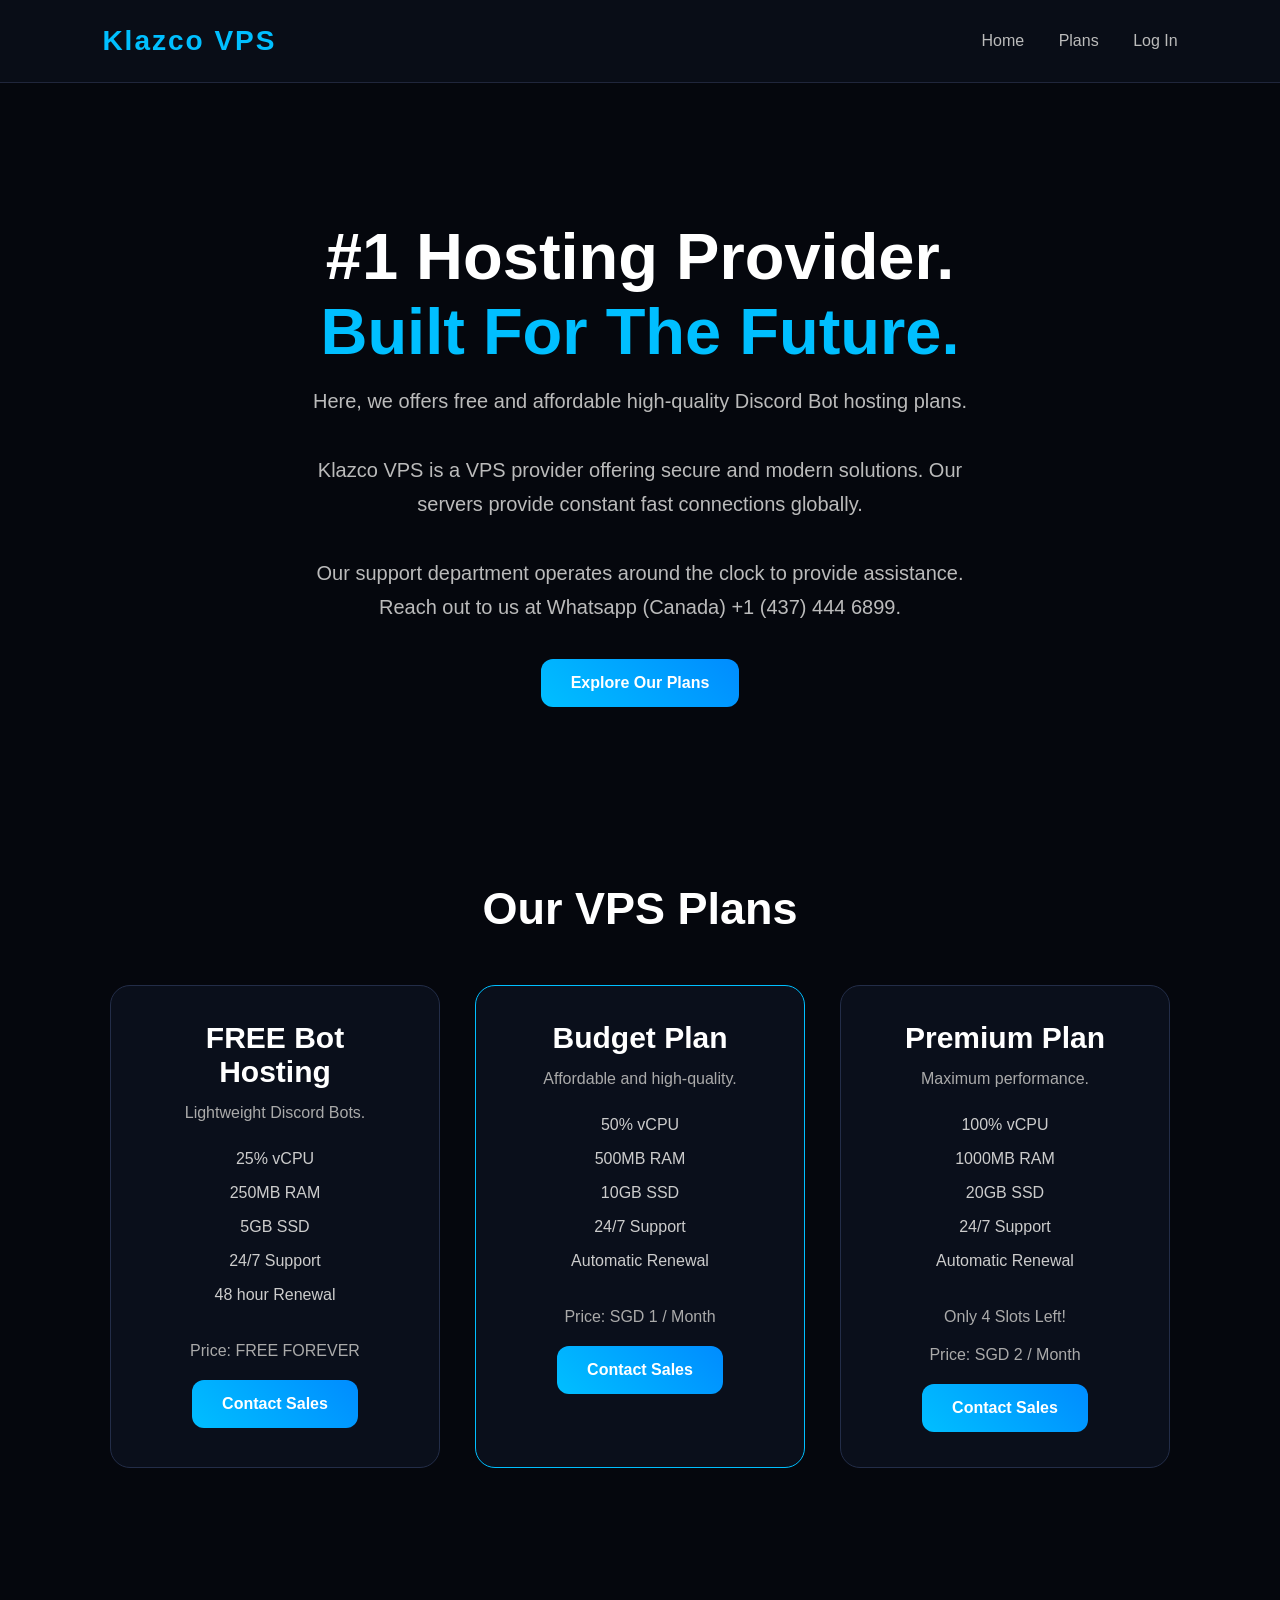
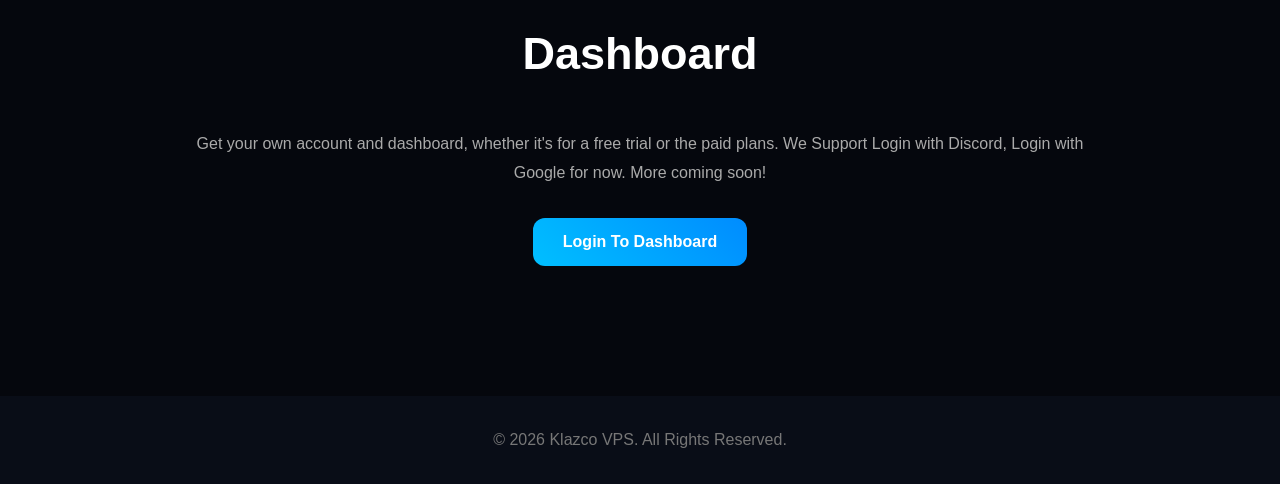
==== commit 739bb213: "Update index.html" ====
--- a/index.html
+++ b/index.html
@@ -173,10 +173,8 @@
 <h2>Dashboard</h2>
 <p>Get your own account and dashboard, whether it's for a free trial or the paid plans. We Support Login with Discord, Login with Google for now. More coming soon!</p>
 
-<a href="dashboard/" class="button"> 
-  
-Access Dashboard
-
+<a href="login/" class="button">
+Login To Dashboard
 </a>
 
 </section>
